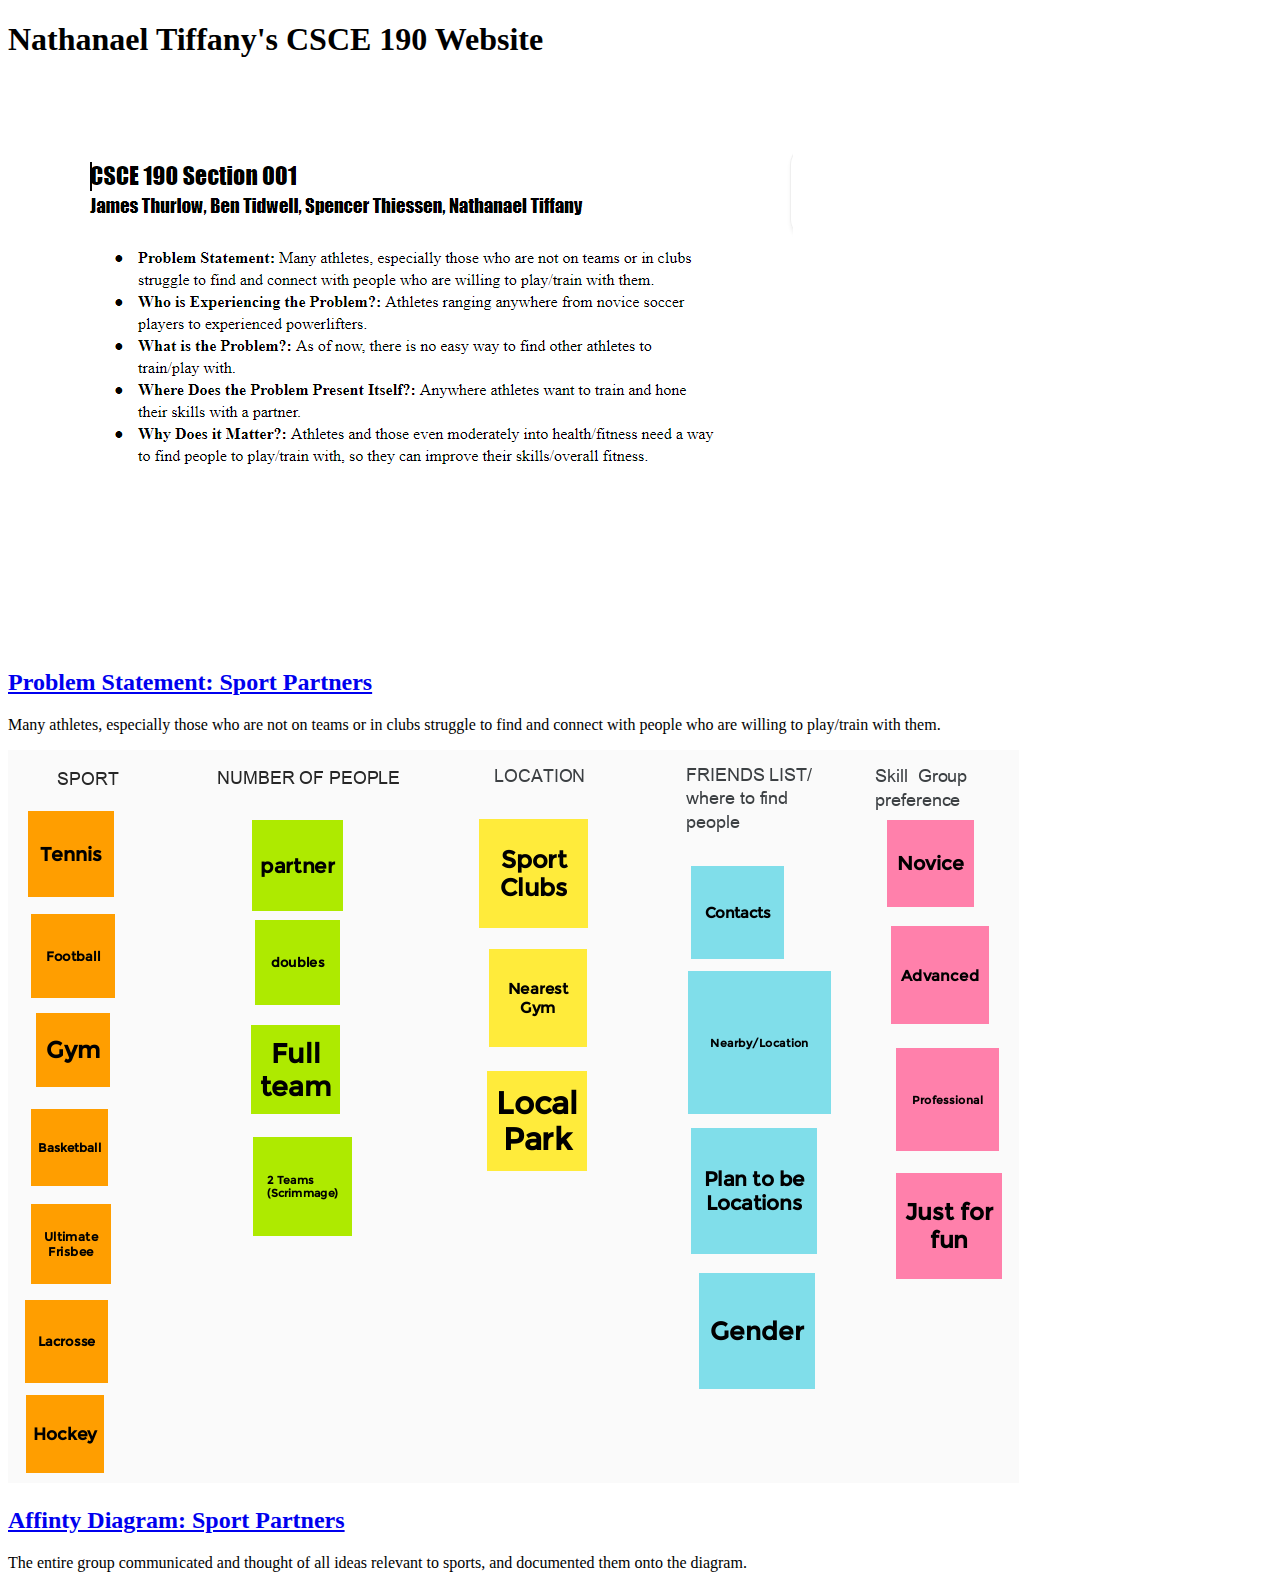
==== index.html @ 991b874c "Add files via upload" ====
<!DOCTYPE html>
<html>
    <head>
            <title>
                CSCE 190: Nathanael Tiffany
            </title>
    </head>
    <body>
        <h1>
            Nathanael Tiffany's CSCE 190 Website
        </h1>
        <!--Problem Statement-->
        <section class ="assignment">
            <a href="CSCE 190/Files/ProblemStatement.pdf"><img src="CSCE 190/Images/CSCE190-ProblemStatementSS.PNG"></a>
            <section class="ass-details">
                <a href="CSCE 190/Files/ProblemStatement.pdf"><h2> Problem Statement: Sport Partners</h2></a>
                <p>Many athletes, especially those who are not on teams or in clubs struggle to find and connect with people who are willing to play/train with them.</p>
            </section>
        </section>
            <!--Affinity Diagram Assignment-->
        <section class ="assignment">
            <a href="CSCE 190/Files/AffinityDiagram.pdf"><img src="CSCE 190/Images/affinityDiagram.png"></a>
            <section class="ass-details">
                <a href="CSCE 190/Files/AffinityDiagram.pdf"><h2> Affinty Diagram: Sport Partners</h2></a>
                <p>The entire group communicated and thought of all ideas relevant to sports, and documented them onto the diagram. </p>
            </section>
        </section>
    </body>
</html>
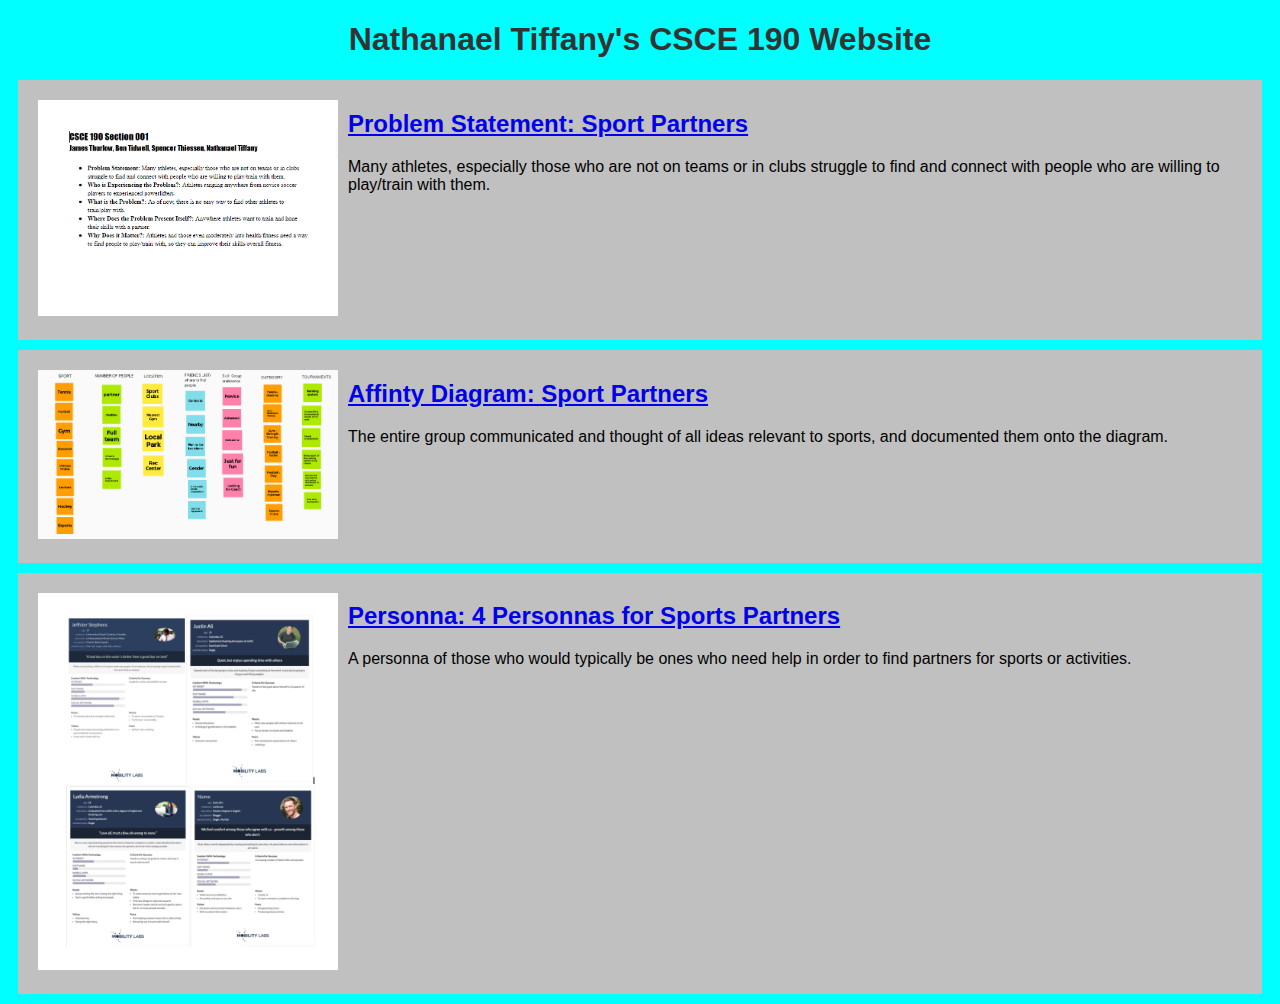
==== commit 6f9cab31: "Add files via upload" ====
--- a/index.html
+++ b/index.html
@@ -1,6 +1,7 @@
 <!DOCTYPE html>
 <html>
     <head>
+        <link rel = "stylesheet" href = "styles.css">
             <title>
                 CSCE 190: Nathanael Tiffany
             </title>
@@ -25,5 +26,13 @@
                 <p>The entire group communicated and thought of all ideas relevant to sports, and documented them onto the diagram. </p>
             </section>
         </section>
+        <!--Personna Assignment-->
+        <section class ="assignment">
+            <a href="CSCE 190/Files/CSCE 190 Personas.pdf"><img src="CSCE 190/Images/Personna.PNG"></a>
+            <section class="ass-details">
+                <a href="CSCE 190/Files/CSCE 190 Personas.pdf"><h2> Personna: 4 Personnas for Sports Partners</h2></a>
+                <p>A personna of those who would typically be ones who need help in order to find partners for sports or activities. </p>
+            </section>
+        </section>
     </body>
 </html>--- a/styles.css
+++ b/styles.css
@@ -0,0 +1,22 @@
+body {
+background:cyan;
+font-family: Arial, Helvetica, sans-serif;
+}
+
+.assignment {
+    display:flex;
+    padding:10px;
+    background: silver;
+    margin:10px;
+}
+
+.assignment img {
+    width:300px;
+    padding:10px;
+    
+}
+
+h1 {
+    color:rgb(51, 51, 51);
+    text-align:center;
+}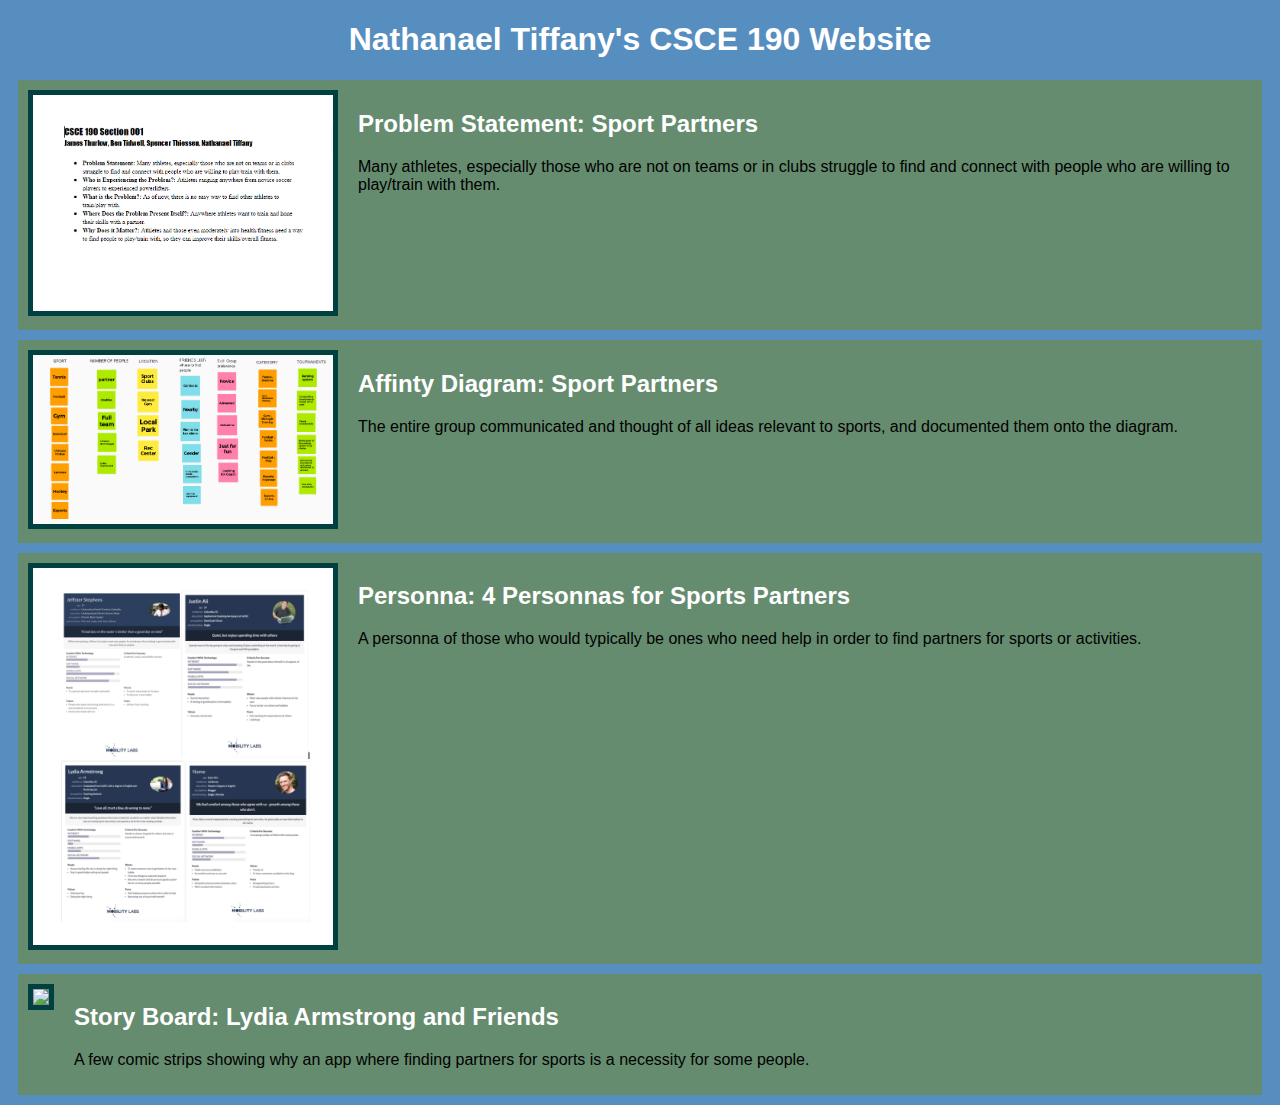
==== commit 98893f36: "Add files via upload" ====
--- a/index.html
+++ b/index.html
@@ -34,5 +34,13 @@
                 <p>A personna of those who would typically be ones who need help in order to find partners for sports or activities. </p>
             </section>
         </section>
+        <!--Story-Board Assignment-->
+        <section class ="assignment">
+            <a href="CSCE 190/Files/Story-Board-Sports.pdf"><img src="CSCE 190/Images/Story-Board.PNG"></a>
+            <section class="ass-details">
+                <a href="CSCE 190/Files/CSCE 190 Personas.pdf"><h2> Story Board: Lydia Armstrong and Friends</h2></a>
+                <p>A few comic strips showing why an app where finding partners for sports is a necessity for some people. </p>
+            </section>
+        </section>
     </body>
 </html>--- a/styles.css
+++ b/styles.css
@@ -1,22 +1,27 @@
 body {
-background:cyan;
+background:#568EBF;
 font-family: Arial, Helvetica, sans-serif;
 }
 
 .assignment {
     display:flex;
     padding:10px;
-    background: silver;
+    background: #658C6F;
     margin:10px;
 }
 
 .assignment img {
     width:300px;
-    padding:10px;
-    
+    border: 5px solid #014040;
+    margin-right: 20px;
 }
 
 h1 {
-    color:rgb(51, 51, 51);
+    color:#FFFFFF;
     text-align:center;
+}
+
+a {
+    text-decoration: none;
+    color:#FFFFFF;
 }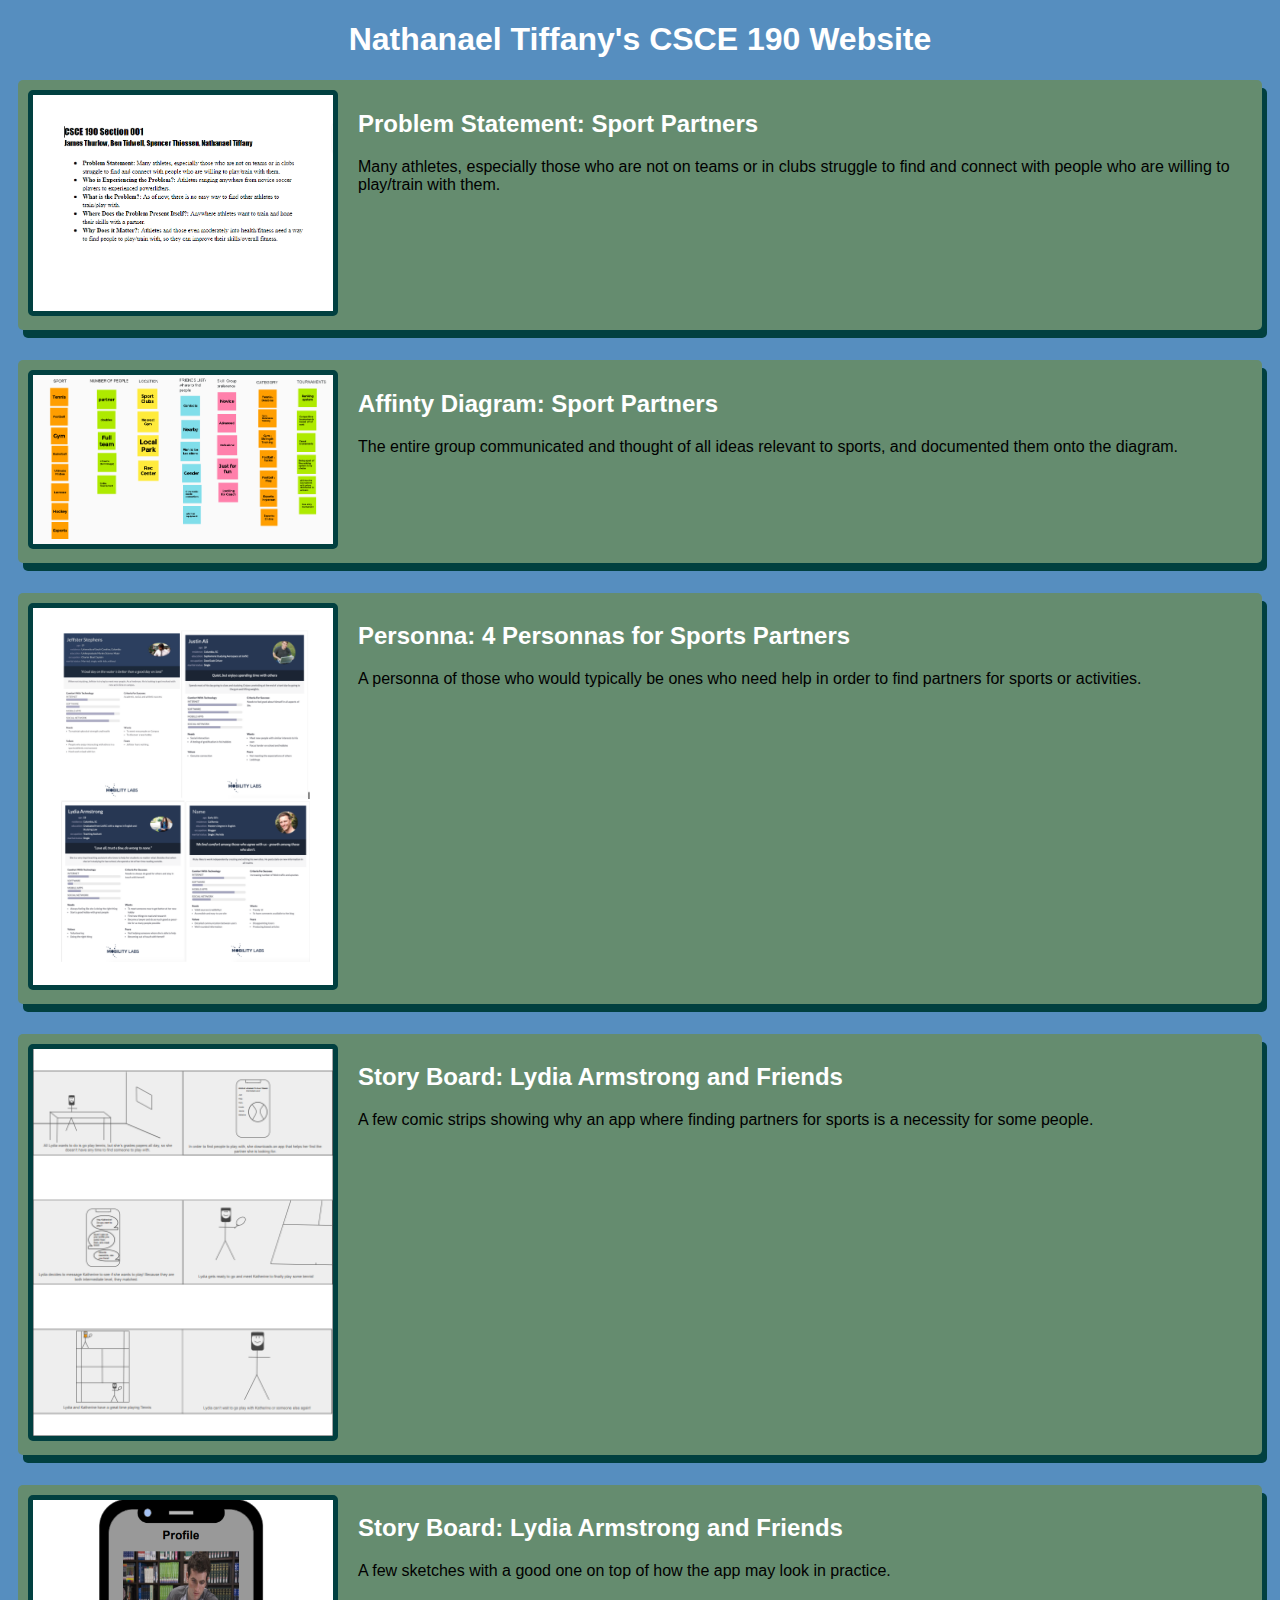
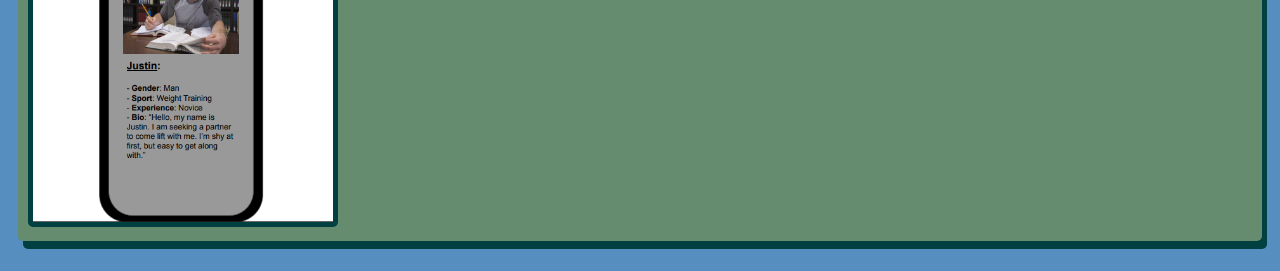
==== commit 9637136d: "Add files via upload" ====
--- a/index.html
+++ b/index.html
@@ -42,5 +42,13 @@
                 <p>A few comic strips showing why an app where finding partners for sports is a necessity for some people. </p>
             </section>
         </section>
+        <!--Sketches Assignment-->
+        <section class ="assignment">
+            <a href="CSCE 190/Files/Sketch.pdf"><img src="CSCE 190/Images/Sketch.PNG"></a>
+            <section class="ass-details">
+                <a href="CSCE 190/Files/CSCE 190 Personas.pdf"><h2> Story Board: Lydia Armstrong and Friends</h2></a>
+                <p>A few sketches with a good one on top of how the app may look in practice. </p>
+            </section>
+        </section>
     </body>
 </html>--- a/styles.css
+++ b/styles.css
@@ -8,12 +8,16 @@
     padding:10px;
     background: #658C6F;
     margin:10px;
+    margin-bottom: 30px;
+    border-radius:5px;
+    box-shadow: 5px 8px #014040
 }
 
 .assignment img {
     width:300px;
     border: 5px solid #014040;
     margin-right: 20px;
+    border-radius: 5px;
 }
 
 h1 {
@@ -24,4 +28,8 @@
 a {
     text-decoration: none;
     color:#FFFFFF;
+}
+
+.assignment a:hover{
+    color: #014040;
 }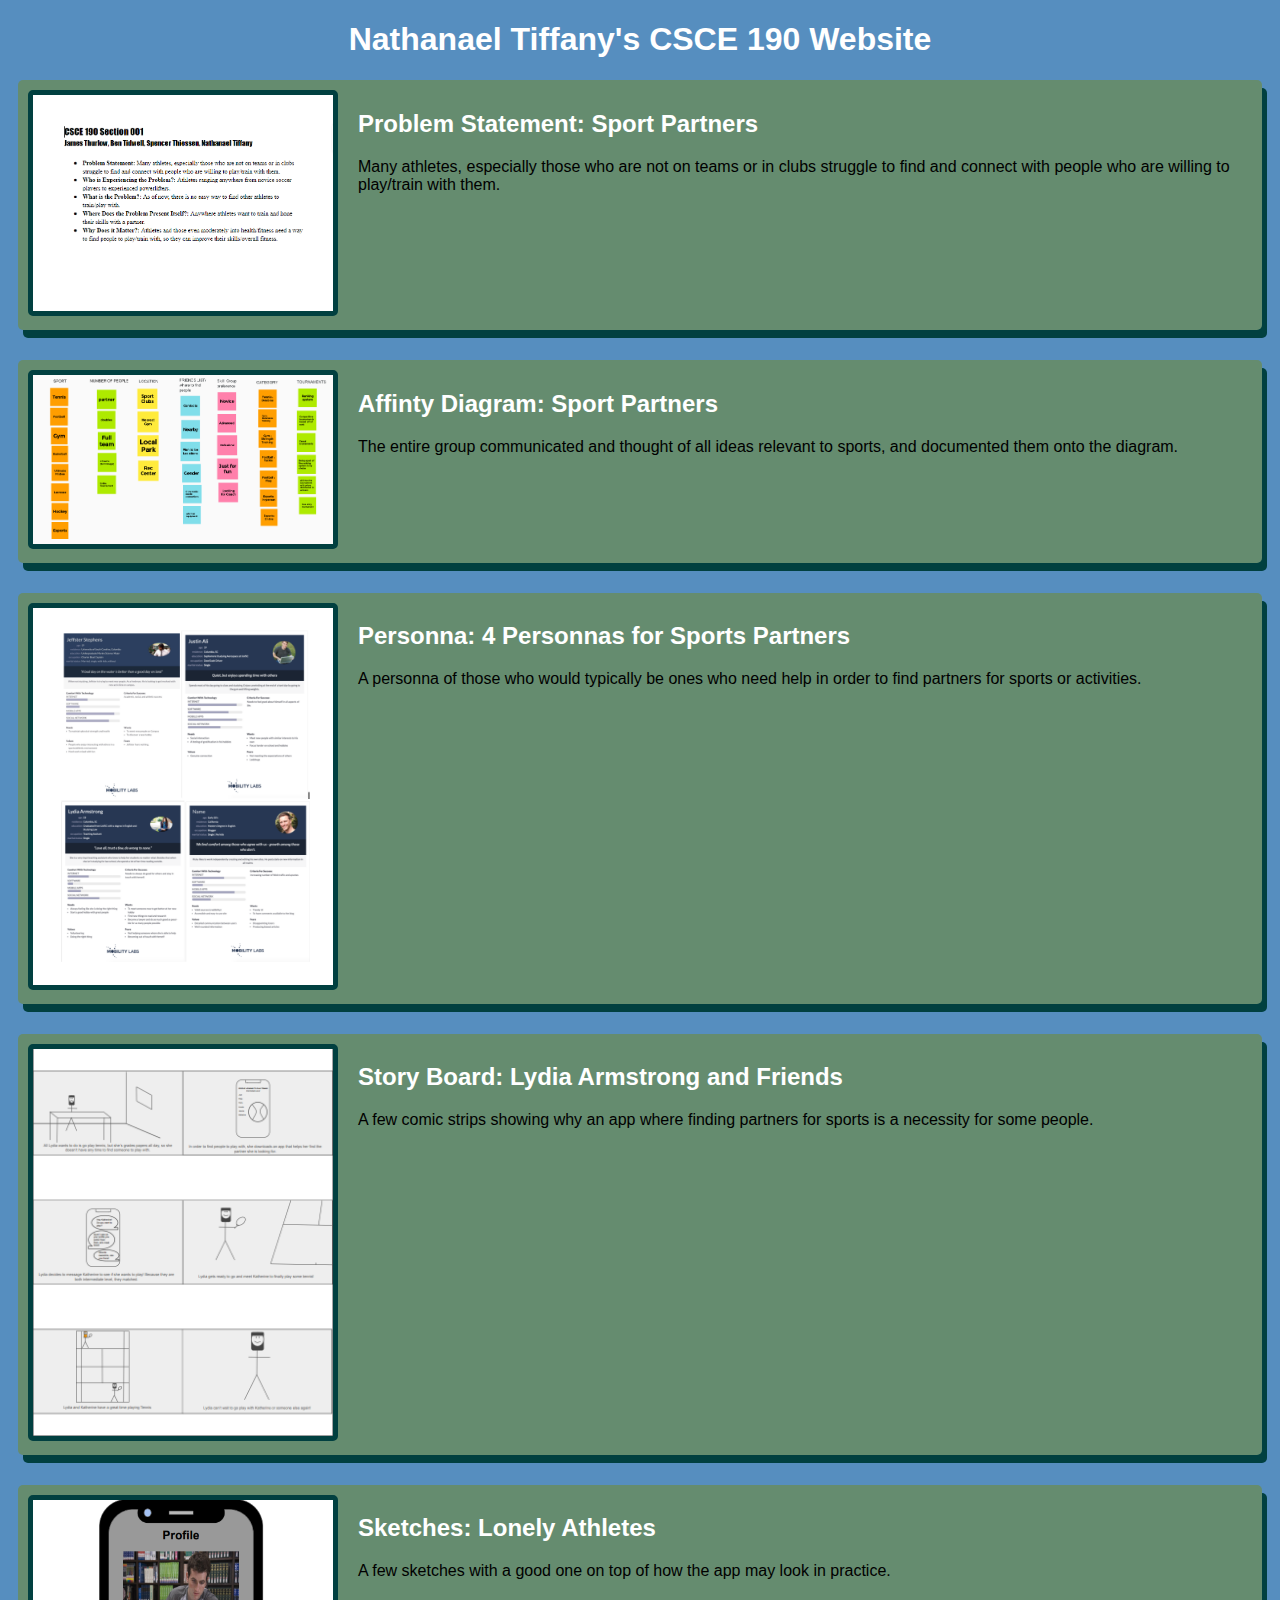
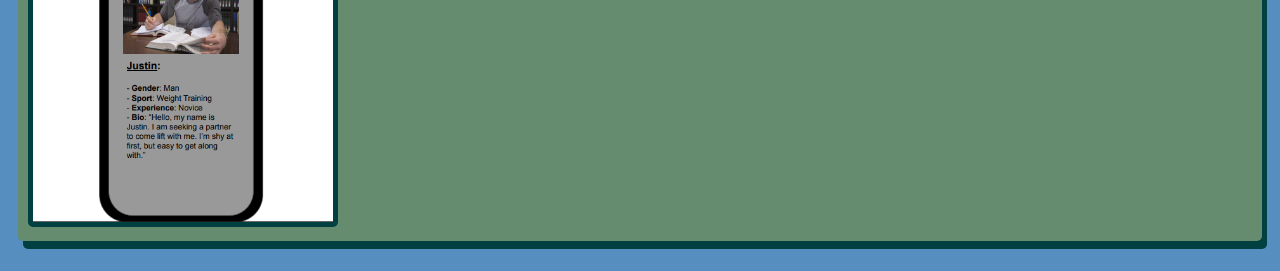
==== commit f1e7590f: "Add files via upload" ====
--- a/index.html
+++ b/index.html
@@ -46,7 +46,7 @@
         <section class ="assignment">
             <a href="CSCE 190/Files/Sketch.pdf"><img src="CSCE 190/Images/Sketch.PNG"></a>
             <section class="ass-details">
-                <a href="CSCE 190/Files/CSCE 190 Personas.pdf"><h2> Story Board: Lydia Armstrong and Friends</h2></a>
+                <a href="CSCE 190/Files/CSCE 190 Personas.pdf"><h2> Sketches: Lonely Athletes</h2></a>
                 <p>A few sketches with a good one on top of how the app may look in practice. </p>
             </section>
         </section>
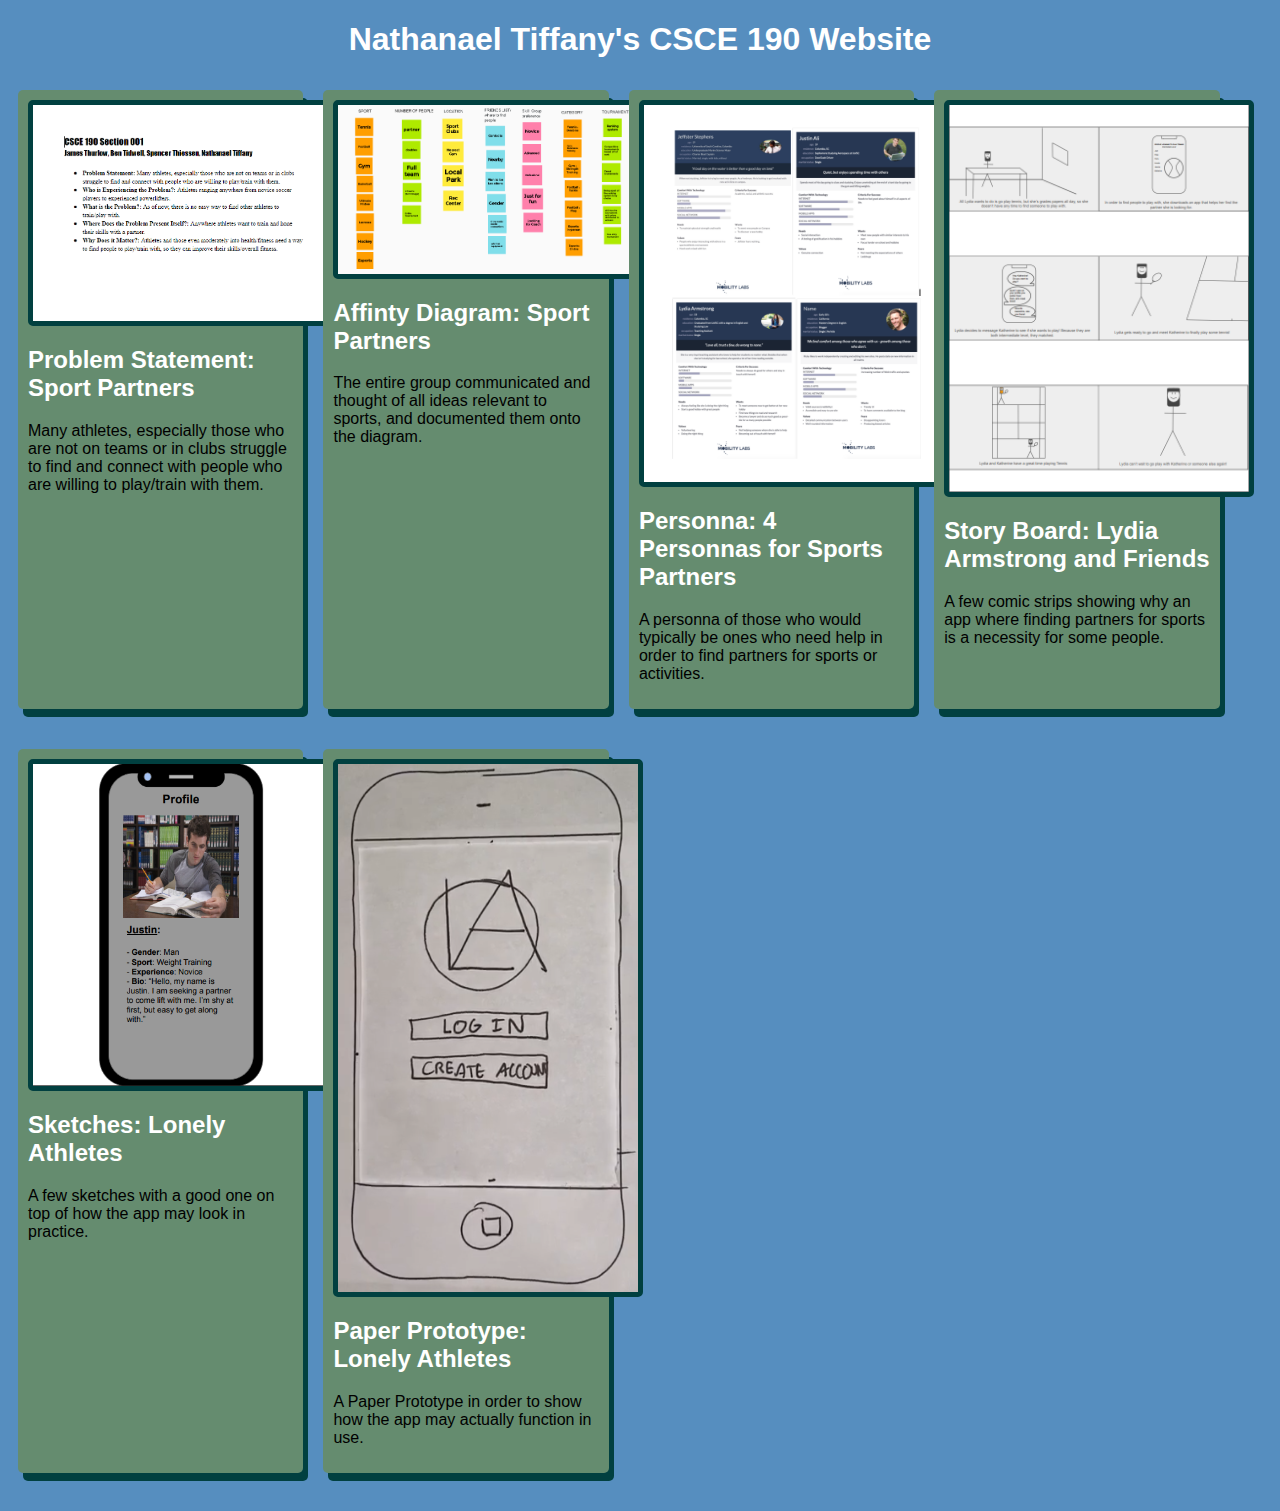
==== commit b9a3b0cf: "Add files via upload" ====
--- a/index.html
+++ b/index.html
@@ -10,45 +10,56 @@
         <h1>
             Nathanael Tiffany's CSCE 190 Website
         </h1>
-        <!--Problem Statement-->
-        <section class ="assignment">
-            <a href="CSCE 190/Files/ProblemStatement.pdf"><img src="CSCE 190/Images/CSCE190-ProblemStatementSS.PNG"></a>
-            <section class="ass-details">
-                <a href="CSCE 190/Files/ProblemStatement.pdf"><h2> Problem Statement: Sport Partners</h2></a>
-                <p>Many athletes, especially those who are not on teams or in clubs struggle to find and connect with people who are willing to play/train with them.</p>
+        
+        <div class="assignments">
+            <!--Problem Statement-->
+            <section class ="assignment">
+                <a href="CSCE 190/Files/ProblemStatement.pdf"><img src="CSCE 190/Images/CSCE190-ProblemStatementSS.PNG"></a>
+                <section class="ass-details">
+                    <a href="CSCE 190/Files/ProblemStatement.pdf"><h2> Problem Statement: Sport Partners</h2></a>
+                    <p>Many athletes, especially those who are not on teams or in clubs struggle to find and connect with people who are willing to play/train with them.</p>
+                </section>
             </section>
-        </section>
-            <!--Affinity Diagram Assignment-->
-        <section class ="assignment">
-            <a href="CSCE 190/Files/AffinityDiagram.pdf"><img src="CSCE 190/Images/affinityDiagram.png"></a>
-            <section class="ass-details">
-                <a href="CSCE 190/Files/AffinityDiagram.pdf"><h2> Affinty Diagram: Sport Partners</h2></a>
-                <p>The entire group communicated and thought of all ideas relevant to sports, and documented them onto the diagram. </p>
+                <!--Affinity Diagram Assignment-->
+            <section class ="assignment">
+                <a href="CSCE 190/Files/AffinityDiagram.pdf"><img src="CSCE 190/Images/affinityDiagram.png"></a>
+                <section class="ass-details">
+                    <a href="CSCE 190/Files/AffinityDiagram.pdf"><h2> Affinty Diagram: Sport Partners</h2></a>
+                    <p>The entire group communicated and thought of all ideas relevant to sports, and documented them onto the diagram. </p>
+                </section>
             </section>
-        </section>
-        <!--Personna Assignment-->
-        <section class ="assignment">
-            <a href="CSCE 190/Files/CSCE 190 Personas.pdf"><img src="CSCE 190/Images/Personna.PNG"></a>
-            <section class="ass-details">
-                <a href="CSCE 190/Files/CSCE 190 Personas.pdf"><h2> Personna: 4 Personnas for Sports Partners</h2></a>
-                <p>A personna of those who would typically be ones who need help in order to find partners for sports or activities. </p>
+            <!--Personna Assignment-->
+            <section class ="assignment">
+                <a href="CSCE 190/Files/CSCE 190 Personas.pdf"><img src="CSCE 190/Images/Personna.PNG"></a>
+                <section class="ass-details">
+                    <a href="CSCE 190/Files/CSCE 190 Personas.pdf"><h2> Personna: 4 Personnas for Sports Partners</h2></a>
+                    <p>A personna of those who would typically be ones who need help in order to find partners for sports or activities. </p>
+                </section>
             </section>
-        </section>
-        <!--Story-Board Assignment-->
-        <section class ="assignment">
-            <a href="CSCE 190/Files/Story-Board-Sports.pdf"><img src="CSCE 190/Images/Story-Board.PNG"></a>
-            <section class="ass-details">
-                <a href="CSCE 190/Files/CSCE 190 Personas.pdf"><h2> Story Board: Lydia Armstrong and Friends</h2></a>
-                <p>A few comic strips showing why an app where finding partners for sports is a necessity for some people. </p>
+            <!--Story-Board Assignment-->
+            <section class ="assignment">
+                <a href="CSCE 190/Files/Story-Board-Sports.pdf"><img src="CSCE 190/Images/Story-Board.PNG"></a>
+                <section class="ass-details">
+                    <a href="CSCE 190/Files/CSCE 190 Personas.pdf"><h2> Story Board: Lydia Armstrong and Friends</h2></a>
+                    <p>A few comic strips showing why an app where finding partners for sports is a necessity for some people. </p>
+                </section>
             </section>
-        </section>
-        <!--Sketches Assignment-->
-        <section class ="assignment">
-            <a href="CSCE 190/Files/Sketch.pdf"><img src="CSCE 190/Images/Sketch.PNG"></a>
-            <section class="ass-details">
-                <a href="CSCE 190/Files/CSCE 190 Personas.pdf"><h2> Sketches: Lonely Athletes</h2></a>
-                <p>A few sketches with a good one on top of how the app may look in practice. </p>
+            <!--Sketches Assignment-->
+            <section class ="assignment">
+                <a href="CSCE 190/Files/Sketch.pdf"><img src="CSCE 190/Images/Sketch.PNG"></a>
+                <section class="ass-details">
+                    <a href="CSCE 190/Files/CSCE 190 Personas.pdf"><h2> Sketches: Lonely Athletes</h2></a>
+                    <p>A few sketches with a good one on top of how the app may look in practice. </p>
+                </section>
             </section>
-        </section>
+            <!--Paper Prototype Assignment-->
+            <section class ="assignment">
+                <a href="https://youtu.be/xpC_e1jTj78"><img src="CSCE 190/Images/PaperPro.PNG"></a>
+                <section class="ass-details">
+                    <a href="https://youtu.be/xpC_e1jTj78"><h2> Paper Prototype: Lonely Athletes</h2></a>
+                    <p>A Paper Prototype in order to show how the app may actually function in use. </p>
+                </section>
+            </section>
+        </div>
     </body>
 </html>--- a/styles.css
+++ b/styles.css
@@ -3,8 +3,13 @@
 font-family: Arial, Helvetica, sans-serif;
 }
 
+.assignments {
+    display:flex;
+    flex-wrap:wrap;
+
+}
 .assignment {
-    display:flex;
+    width:21%;
     padding:10px;
     background: #658C6F;
     margin:10px;
@@ -18,6 +23,9 @@
     border: 5px solid #014040;
     margin-right: 20px;
     border-radius: 5px;
+    display:block;
+    margin:auto;
+
 }
 
 h1 {
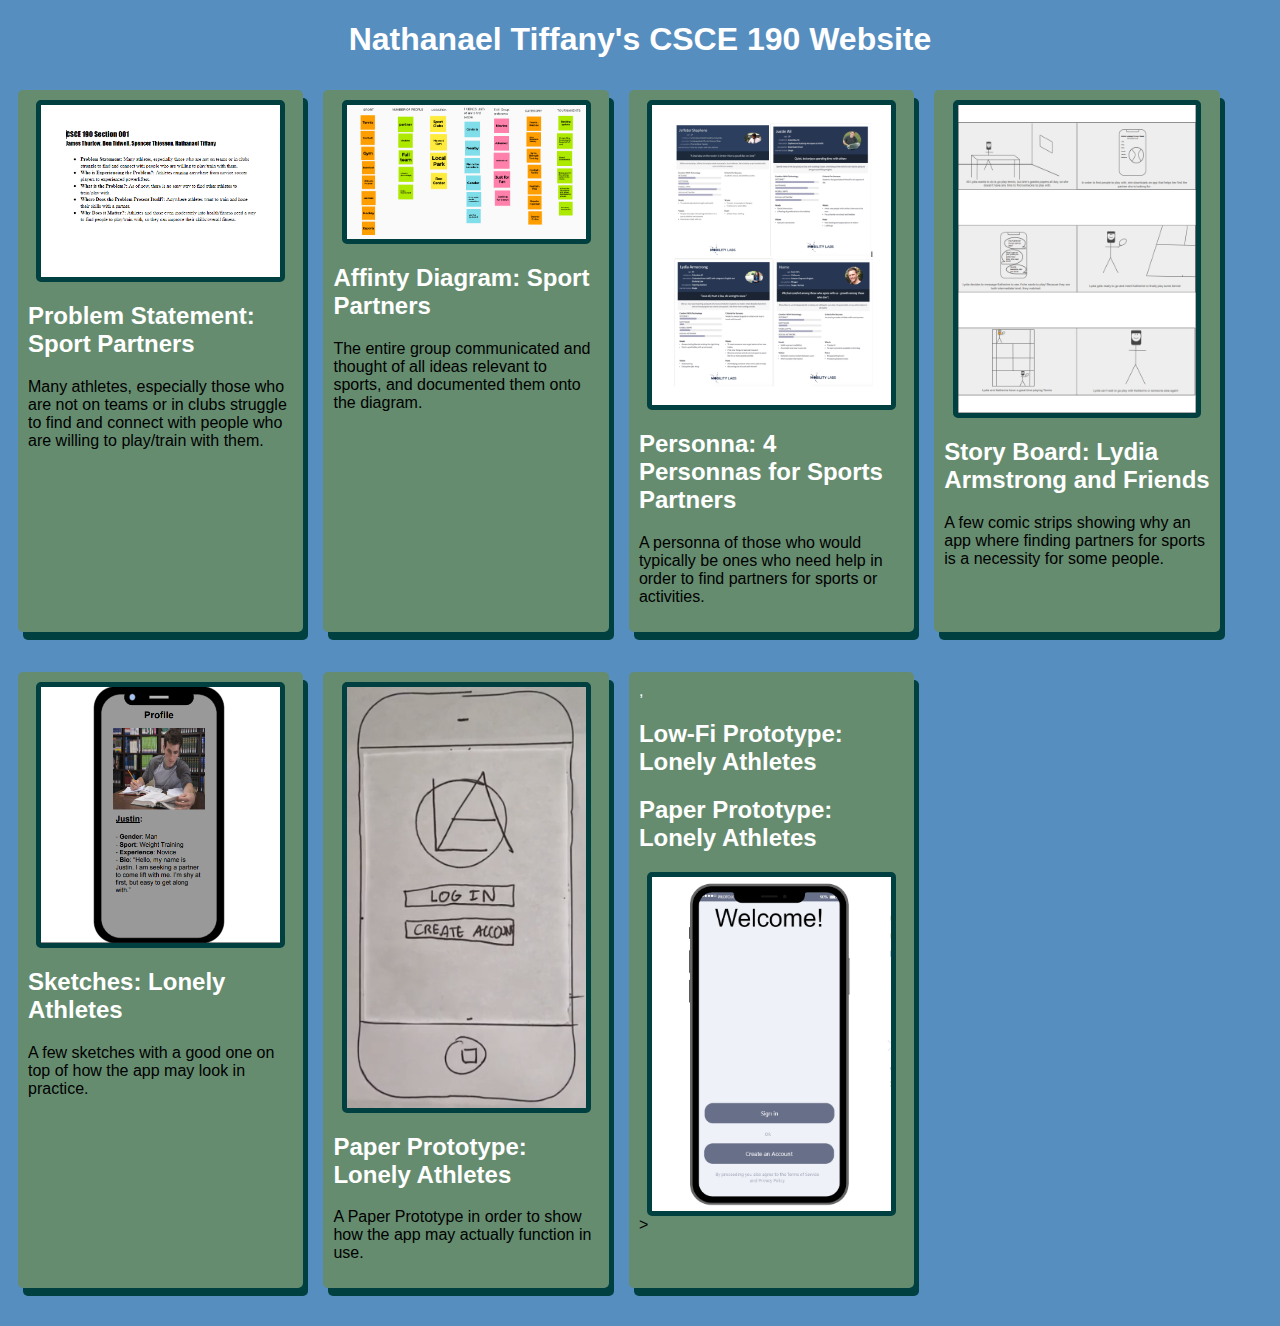
==== commit 76c0a1b2: "Add files via upload" ====
--- a/index.html
+++ b/index.html
@@ -60,6 +60,14 @@
                     <p>A Paper Prototype in order to show how the app may actually function in use. </p>
                 </section>
             </section>
+            <!--Proto.io Assignment-->
+            <section class ="assignment">
+                <a href="CSCE 190/Files/Proto/index.html">,<h2>Low-Fi Prototype: Lonely Athletes</h2></a>
+                <section class="ass-details">
+                    <a href="https://youtu.be/xpC_e1jTj78"><h2> Paper Prototype: Lonely Athletes</h2></a>
+                    <a href="CSCE 190/Files/Proto/index.html"><img src="CSCE 190/Images/Proto.PNG"> </a>>
+                </section>
+            </section>
         </div>
     </body>
 </html>--- a/styles.css
+++ b/styles.css
@@ -19,7 +19,8 @@
 }
 
 .assignment img {
-    width:300px;
+    max-width:90%;
+    width: 300px;
     border: 5px solid #014040;
     margin-right: 20px;
     border-radius: 5px;
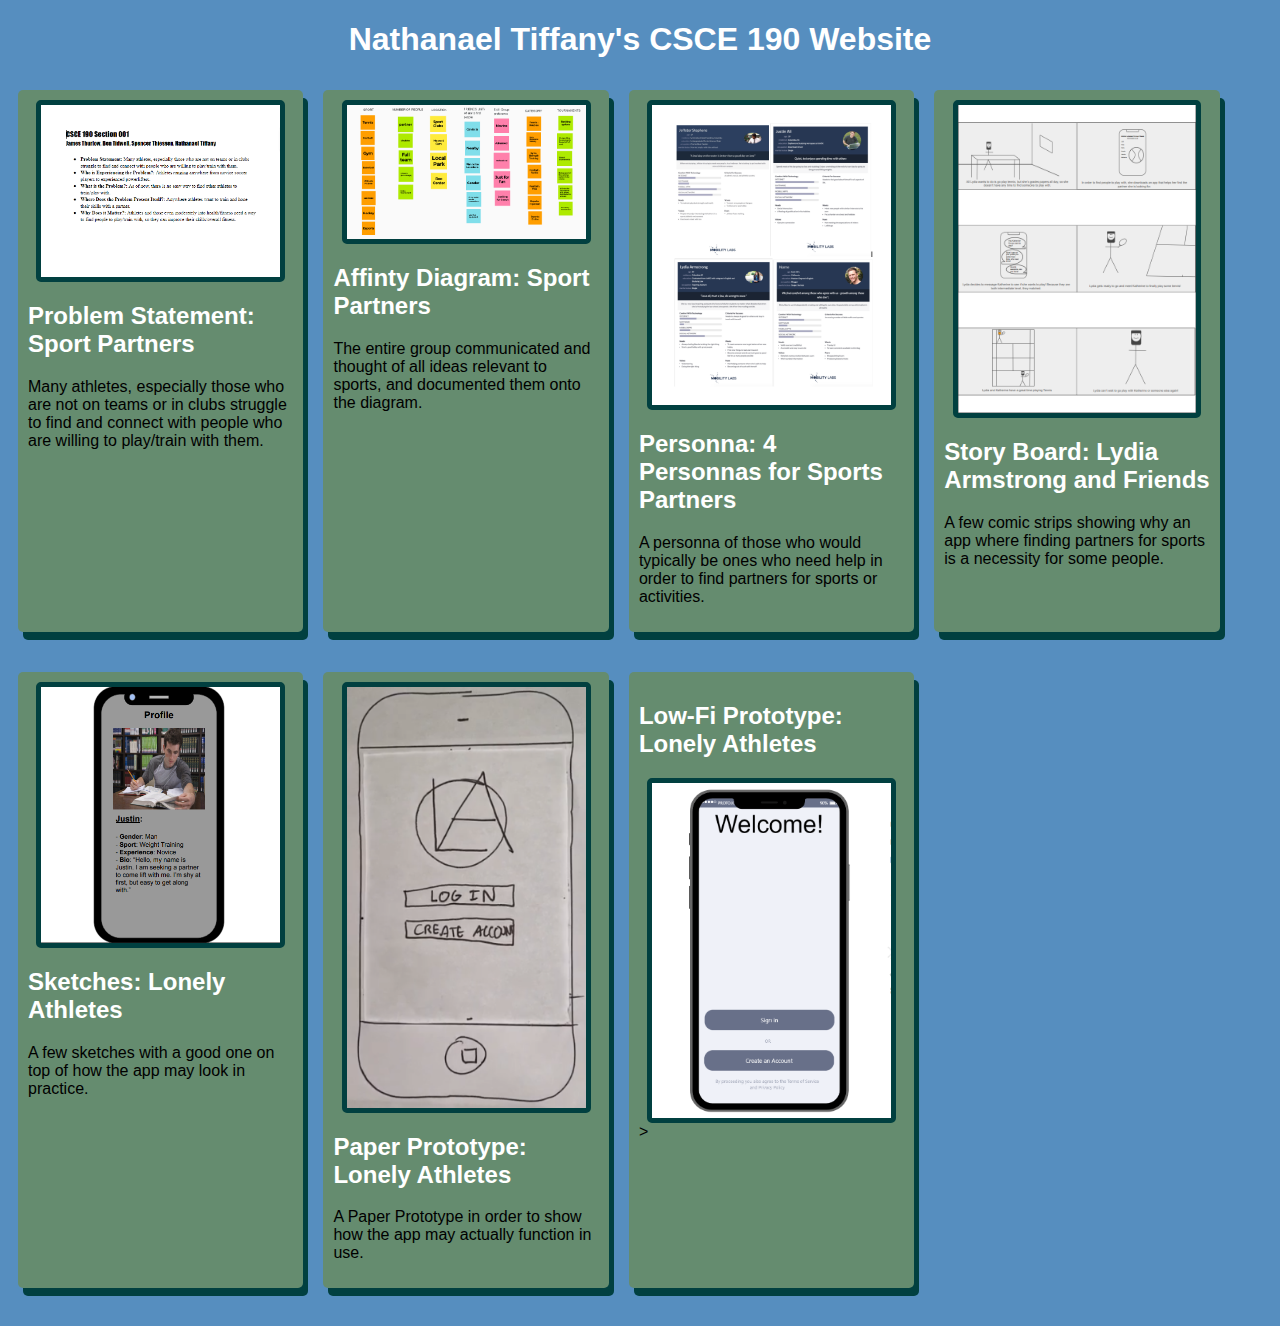
==== commit a8f94f3e: "Add files via upload" ====
--- a/index.html
+++ b/index.html
@@ -62,10 +62,8 @@
             </section>
             <!--Proto.io Assignment-->
             <section class ="assignment">
-                <a href="CSCE 190/Files/Proto/index.html">,<h2>Low-Fi Prototype: Lonely Athletes</h2></a>
-                <section class="ass-details">
-                    <a href="https://youtu.be/xpC_e1jTj78"><h2> Paper Prototype: Lonely Athletes</h2></a>
-                    <a href="CSCE 190/Files/Proto/index.html"><img src="CSCE 190/Images/Proto.PNG"> </a>>
+                <a href="CSCE 190/Files/Proto/index.html"><h2>Low-Fi Prototype: Lonely Athletes</h2></a>
+                <a href="CSCE 190/Files/Proto/index.html"><img src="CSCE 190/Images/Proto.PNG"></a>>
                 </section>
             </section>
         </div>
